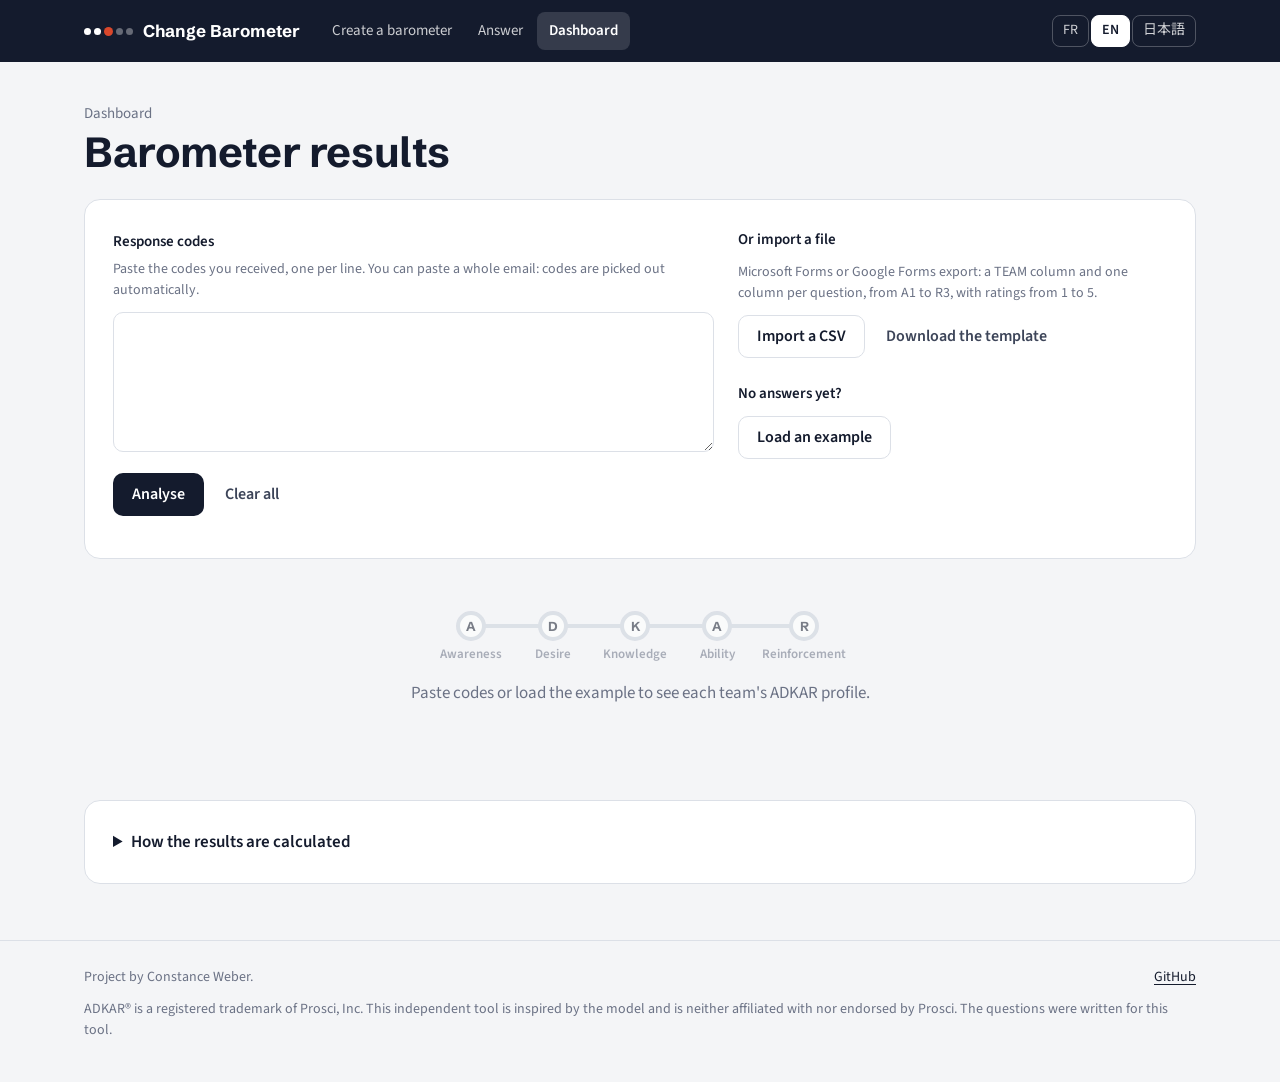
==== dashboard.html @ 92a6c8a5 "Change Barometer: ADKAR survey and team dashboard (EN, FR, JA) Co-Authored-By: Claude Opus 5.5 <nore" ====
<!DOCTYPE html>
<html lang="fr">
<head>
<meta charset="utf-8">
<meta name="viewport" content="width=device-width, initial-scale=1">
<title>Change Barometer</title>
<link rel="icon" href="data:image/svg+xml,%3Csvg xmlns=%27http://www.w3.org/2000/svg%27 viewBox=%270 0 32 32%27%3E%3Crect width=%2732%27 height=%2732%27 rx=%277%27 fill=%27%23141B2D%27/%3E%3Ccircle cx=%2716%27 cy=%2716%27 r=%277%27 fill=%27%23D9472B%27/%3E%3C/svg%3E">
<link rel="preconnect" href="https://fonts.googleapis.com">
<link rel="preconnect" href="https://fonts.gstatic.com" crossorigin>
<link href="https://fonts.googleapis.com/css2?family=Noto+Sans+JP:wght@400;600;700&family=Schibsted+Grotesk:wght@600;700;800&family=Source+Sans+3:wght@400;600;700&display=swap" rel="stylesheet">
<link rel="stylesheet" href="assets/style.css">
<style>
  .d-head { padding: 40px 0 24px; display: flex; justify-content: space-between; align-items: flex-end; gap: 20px; flex-wrap: wrap; }
  .d-head h1 { font-size: clamp(28px, 4vw, 42px); margin: 4px 0 0; line-height: 1.1; }
  .input-grid { display: grid; grid-template-columns: minmax(0, 1.4fr) minmax(0, 1fr); gap: 24px; }
  .or { display: grid; gap: 10px; align-content: start; }
  .file-btn input { position: absolute; opacity: 0; width: 1px; height: 1px; }
  .report { display: flex; flex-wrap: wrap; gap: 8px; margin-top: 14px; }
  .summary { margin: 28px 0 14px; font-size: 19px; color: var(--ink-2); max-width: 70ch; }
  .summary strong { color: var(--ink); }
  .legend { display: flex; gap: 8px; flex-wrap: wrap; margin-bottom: 12px; }
  .heat-wrap { overflow-x: auto; background: var(--surface); border: 1px solid var(--line); border-radius: var(--r-lg); }
  table.heat { border-collapse: separate; border-spacing: 0; width: 100%; min-width: 720px; font-size: 15px; }
  .heat th, .heat td { padding: 12px 10px; text-align: center; border-bottom: 1px solid var(--line); }
  .heat thead th { font-size: 13px; font-weight: 600; color: var(--muted); vertical-align: bottom; line-height: 1.2; }
  .heat th[scope="row"] { text-align: left; font-weight: 600; white-space: nowrap; padding-left: 18px; }
  .heat th[scope="row"] .n { display: block; font-weight: 400; font-size: 13px; color: var(--muted); }
  .heat tr:last-child > * { border-bottom: 0; }
  .heat tr.all > * { background: #FAFBFC; }
  .cell { display: inline-grid; place-items: center; width: 54px; height: 38px; border-radius: 8px; font-weight: 700; font-variant-numeric: tabular-nums; }
  .cell.ok { background: var(--ok); color: #fff; }
  .cell.watch { background: var(--watch-soft); color: #7A4F08; box-shadow: inset 0 0 0 2px var(--watch); }
  .cell.barrier { background: var(--barrier); color: #fff; }
  .cell.first { outline: 3px solid var(--ink); outline-offset: 2px; }
  .cell.none { background: var(--none); color: var(--muted); font-weight: 400; }
  .teams { display: grid; grid-template-columns: repeat(2, minmax(0, 1fr)); gap: 20px; margin-top: 28px; }
  .team { background: var(--surface); border: 1px solid var(--line); border-radius: var(--r-lg); padding: 24px; break-inside: avoid; }
  .team-head { display: flex; justify-content: space-between; align-items: flex-start; gap: 12px; margin-bottom: 20px; }
  .team-head h3 { margin: 0; font-size: 22px; }
  .team-head .note { display: block; }
  .idx { text-align: right; }
  .idx b { font-family: var(--display); font-size: 30px; line-height: 1; display: block; }
  .facts { display: flex; flex-wrap: wrap; gap: 8px 18px; margin: 20px 0 14px; font-size: 15px; }
  .facts span { color: var(--muted); }
  .facts strong { font-weight: 600; }
  .verdict { font-size: 16px; margin: 0 0 12px; }
  .todo { margin: 0; padding-left: 20px; display: grid; gap: 6px; font-size: 15px; color: var(--ink-2); }
  .waiting { list-style: none; padding: 0; margin: 10px 0 0; display: flex; flex-wrap: wrap; gap: 8px; }
  .waiting li { background: var(--surface); border: 1px dashed var(--rail); border-radius: 999px; padding: 6px 14px; font-size: 14px; }
  .empty-state { text-align: center; padding: 48px 20px; color: var(--muted); }
  .empty-state .line { max-width: 420px; margin: 0 auto 18px; opacity: .55; }
  .method { margin-top: 28px; }
  .method summary { cursor: pointer; font-weight: 600; }
  .method p, .method li { color: var(--ink-2); font-size: 15px; }
  @media (max-width: 860px) {
    .input-grid, .teams { grid-template-columns: minmax(0, 1fr); }
  }
  @media print {
    .teams { grid-template-columns: 1fr 1fr; gap: 10px; }
    .team { border: 1px solid var(--line); padding: 12px; }
    .heat-wrap { border: 0; overflow: visible; }
    table.heat { min-width: 0; }
    .cell { -webkit-print-color-adjust: exact; print-color-adjust: exact; }
    .station .dot, .pill { -webkit-print-color-adjust: exact; print-color-adjust: exact; }
    .method { display: none; }
  }
</style>
</head>
<body data-page="dash">
<header id="nav" class="nav"></header>

<main class="wrap">
  <div class="d-head">
    <div><p class="sub" id="kicker"></p><h1 id="title"></h1></div>
    <div class="actions-row no-print" id="exports" hidden>
      <button class="btn btn-secondary btn-sm" type="button" id="csvOut"></button>
      <button class="btn btn-primary btn-sm" type="button" id="printOut"></button>
    </div>
  </div>
  <p class="print-only note" id="printDate"></p>

  <section class="panel no-print" id="inputPanel">
    <div class="input-grid">
      <div>
        <label class="label" for="codes" id="codesLabel"></label>
        <p class="note" id="codesHint" style="margin:4px 0 10px"></p>
        <textarea class="textarea" id="codes" spellcheck="false" autocomplete="off"></textarea>
        <div class="actions-row" style="margin-top:12px">
          <button class="btn btn-primary" type="button" id="analyse"></button>
          <button class="btn btn-quiet" type="button" id="clear"></button>
        </div>
      </div>
      <div class="or">
        <span class="label" id="csvLabel"></span>
        <p class="note" id="csvHint" style="margin:0"></p>
        <div class="actions-row">
          <label class="btn btn-secondary file-btn"><input type="file" id="csvFile" accept=".csv,text/csv"><span id="csvBtn"></span></label>
          <button class="btn btn-quiet" type="button" id="tpl"></button>
        </div>
        <span class="label" style="margin-top:14px" id="demoLabel"></span>
        <div><button class="btn btn-secondary" type="button" id="demo"></button></div>
      </div>
    </div>
    <div class="report" id="report" aria-live="polite"></div>
  </section>

  <section id="results" aria-live="polite"></section>

  <details class="method panel no-print">
    <summary id="mTitle"></summary>
    <div id="mBody"></div>
  </details>
</main>

<footer id="footer" class="site"></footer>

<script src="assets/core.js"></script>
<script src="assets/page.js"></script>
<script>
(function () {
  const T = {
    fr: {
      kicker: "Tableau de bord", demoTeams: ["Finance", "Achats", "Supply chain", "Service client", "IT"], noSurvey: "Résultats du baromètre", demoName: "Exemple : déploiement d'un nouvel ERP",
      codes: "Codes de réponse", codesHint: "Collez les codes reçus, un par ligne. Vous pouvez coller un mail entier : les codes sont repérés automatiquement.",
      analyse: "Analyser", clear: "Tout effacer", cleared: "Données effacées",
      csv: "Ou importez un fichier", csvHint: "Export Microsoft Forms ou Google Forms : une colonne TEAM (ou EQUIPE) et une colonne par question, de A1 à R3, avec des notes de 1 à 5.",
      csvBtn: "Importer un CSV", tpl: "Télécharger le modèle", demoL: "Pas encore de réponses ?", demo: "Charger un exemple",
      ok: (k) => `${k} réponse${k > 1 ? "s" : ""} valide${k > 1 ? "s" : ""}`, bad: (k) => `${k} code${k > 1 ? "s" : ""} illisible${k > 1 ? "s" : ""}`,
      dup: (k) => `${k} doublon${k > 1 ? "s" : ""} ignoré${k > 1 ? "s" : ""}`, other: (k) => `${k} code${k > 1 ? "s" : ""} d'un autre baromètre`,
      csvBad: "Le fichier n'a pas les bonnes colonnes. Téléchargez le modèle pour voir le format attendu.",
      csvRows: (k) => `${k} ligne${k > 1 ? "s" : ""} importée${k > 1 ? "s" : ""}`, csvErr: (k) => `${k} ligne${k > 1 ? "s" : ""} incomplète${k > 1 ? "s" : ""}`,
      mixed: "Les codes viennent de plusieurs baromètres. Ouvrez le tableau de bord depuis le lien de votre baromètre pour les trier.",
      empty: "Collez des codes ou chargez l'exemple pour voir le profil ADKAR de chaque équipe.",
      summary: (n, teams, blocked, idx) => `<strong>${n}</strong> réponses de <strong>${teams}</strong> équipe${teams > 1 ? "s" : ""}. Indice d'adoption global : <strong>${idx}/100</strong>. ${blocked ? `<strong>${blocked}</strong> équipe${blocked > 1 ? "s ont" : " a"} un point de blocage.` : "Aucune équipe n'a de point de blocage."}`,
      all: "Toutes les équipes", team: "Équipe", resist: "Résistance", index: "Indice", resp: (k) => `${k} réponse${k > 1 ? "s" : ""}`,
      adoption: "indice d'adoption", stopLabel: "Blocage", watchLabel: "Point d'attention",
      verdictB: (s) => `L'équipe décroche à l'étape ${s}. Tant que ce point n'est pas réglé, les étapes suivantes progresseront peu.`,
      verdictW: (s) => `Pas de blocage net, mais l'étape ${s} est fragile.`,
      verdictOk: "Toutes les étapes sont acquises. Il reste à ancrer le changement dans la durée.",
      actions: "Actions recommandées", resistance: "Résistance", barrierAt: "Étape à traiter", noneB: "Aucune",
      waiting: (k) => `En attente de réponses (moins de ${k}, masquées pour préserver l'anonymat)`,
      csvOut: "Exporter en CSV", printOut: "Exporter en PDF", printDate: (d) => `Rapport généré le ${d}`,
      mTitle: "Comment les résultats sont calculés",
      mBody: [
        "Chaque étape du modèle (Conscience, Désir, Connaissance, Capacité, Renforcement) est mesurée par 3 affirmations notées de 1 à 5. Le score d'une étape est la moyenne de ses réponses.",
        "En dessous de 3, l'étape est bloquante. Entre 3 et 4, elle est à surveiller. À partir de 4, elle est acquise.",
        "Les étapes se suivent : le point de blocage est la première étape bloquante. S'il n'y en a pas, c'est la première étape à surveiller.",
        "La résistance combine le désir (deux tiers) et la conscience (un tiers) : élevée en dessous de 3, modérée en dessous de 3,8.",
        "L'indice d'adoption ramène la moyenne des 5 étapes sur 100. Une équipe n'est affichée qu'à partir de 3 réponses.",
      ],
    },
    en: {
      kicker: "Dashboard", demoTeams: ["Finance", "Procurement", "Supply chain", "Customer service", "IT"], noSurvey: "Barometer results", demoName: "Example: new ERP rollout",
      codes: "Response codes", codesHint: "Paste the codes you received, one per line. You can paste a whole email: codes are picked out automatically.",
      analyse: "Analyse", clear: "Clear all", cleared: "Data cleared",
      csv: "Or import a file", csvHint: "Microsoft Forms or Google Forms export: a TEAM column and one column per question, from A1 to R3, with ratings from 1 to 5.",
      csvBtn: "Import a CSV", tpl: "Download the template", demoL: "No answers yet?", demo: "Load an example",
      ok: (k) => `${k} valid answer${k > 1 ? "s" : ""}`, bad: (k) => `${k} unreadable code${k > 1 ? "s" : ""}`,
      dup: (k) => `${k} duplicate${k > 1 ? "s" : ""} ignored`, other: (k) => `${k} code${k > 1 ? "s" : ""} from another barometer`,
      csvBad: "The file does not have the right columns. Download the template to see the expected format.",
      csvRows: (k) => `${k} row${k > 1 ? "s" : ""} imported`, csvErr: (k) => `${k} incomplete row${k > 1 ? "s" : ""}`,
      mixed: "The codes come from several barometers. Open the dashboard from your barometer's link to sort them.",
      empty: "Paste codes or load the example to see each team's ADKAR profile.",
      summary: (n, teams, blocked, idx) => `<strong>${n}</strong> answers from <strong>${teams}</strong> team${teams > 1 ? "s" : ""}. Overall adoption index: <strong>${idx}/100</strong>. ${blocked ? `<strong>${blocked}</strong> team${blocked > 1 ? "s have" : " has"} a barrier point.` : "No team has a barrier point."}`,
      all: "All teams", team: "Team", resist: "Resistance", index: "Index", resp: (k) => `${k} answer${k > 1 ? "s" : ""}`,
      adoption: "adoption index", stopLabel: "Barrier", watchLabel: "Watch point",
      verdictB: (s) => `The team gets stuck at the ${s} stage. Until this is resolved, the next stages will make little progress.`,
      verdictW: (s) => `No clear barrier, but the ${s} stage is fragile.`,
      verdictOk: "Every stage is acquired. What remains is to make the change last.",
      actions: "Recommended actions", resistance: "Resistance", barrierAt: "Stage to address", noneB: "None",
      waiting: (k) => `Waiting for answers (fewer than ${k}, hidden to protect anonymity)`,
      csvOut: "Export as CSV", printOut: "Export as PDF", printDate: (d) => `Report generated on ${d}`,
      mTitle: "How the results are calculated",
      mBody: [
        "Each stage of the model (Awareness, Desire, Knowledge, Ability, Reinforcement) is measured by 3 statements rated from 1 to 5. A stage's score is the average of its answers.",
        "Below 3, the stage is a barrier. Between 3 and 4, it needs watching. From 4, it is acquired.",
        "The stages are sequential: the barrier point is the first barrier stage. If there is none, it is the first stage to watch.",
        "Resistance combines desire (two thirds) and awareness (one third): high below 3, moderate below 3.8.",
        "The adoption index puts the average of the 5 stages on a 100 scale. A team only appears from 3 answers.",
      ],
    },
    ja: {
      kicker: "ダッシュボード", demoTeams: ["経理", "購買", "サプライチェーン", "カスタマーサービス", "IT"], noSurvey: "バロメーターの結果", demoName: "サンプル：新ERPの導入",
      codes: "回答コード", codesHint: "受け取ったコードを1行に1つずつ貼り付けてください。メール本文をそのまま貼り付けても、コードだけを自動で読み取ります。",
      analyse: "分析する", clear: "すべて消去", cleared: "データを消去しました",
      csv: "またはファイルを取り込む", csvHint: "Microsoft FormsまたはGoogle Formsのエクスポート：TEAM列と、A1からR3までの設問ごとの列（1〜5の評価）。",
      csvBtn: "CSVを取り込む", tpl: "テンプレートをダウンロード", demoL: "まだ回答がない場合", demo: "サンプルを読み込む",
      ok: (k) => `有効な回答 ${k}件`, bad: (k) => `読み取れないコード ${k}件`,
      dup: (k) => `重複 ${k}件（除外）`, other: (k) => `別のバロメーターのコード ${k}件`,
      csvBad: "ファイルの列が正しくありません。テンプレートで形式を確認してください。",
      csvRows: (k) => `${k}行を取り込みました`, csvErr: (k) => `不完全な行 ${k}件`,
      mixed: "複数のバロメーターのコードが含まれています。該当するバロメーターのリンクからダッシュボードを開いてください。",
      empty: "コードを貼り付けるかサンプルを読み込むと、チームごとのADKARプロファイルが表示されます。",
      summary: (n, teams, blocked, idx) => `<strong>${teams}</strong>チームから<strong>${n}</strong>件の回答。全体の定着度指数：<strong>${idx}/100</strong>。${blocked ? `障壁のあるチーム：<strong>${blocked}</strong>。` : "障壁のあるチームはありません。"}`,
      all: "全チーム", team: "チーム", resist: "抵抗", index: "指数", resp: (k) => `回答${k}件`,
      adoption: "定着度指数", stopLabel: "障壁", watchLabel: "要注意",
      verdictB: (s) => `このチームは「${s}」の段階でつまずいています。ここが解消されるまで、次の段階はあまり進みません。`,
      verdictW: (s) => `明確な障壁はありませんが、「${s}」の段階が不安定です。`,
      verdictOk: "すべての段階が定着しています。あとは変化を長く根付かせることです。",
      actions: "推奨される施策", resistance: "抵抗", barrierAt: "取り組むべき段階", noneB: "なし",
      waiting: (k) => `回答待ち（${k}件未満のため、匿名性保護の観点から非表示）`,
      csvOut: "CSVで出力", printOut: "PDFで出力", printDate: (d) => `レポート作成日：${d}`,
      mTitle: "結果の算出方法",
      mBody: [
        "モデルの各段階（認知、意欲、知識、能力、定着）を、1〜5で評価する3つの設問で測定します。各段階のスコアは回答の平均です。",
        "3未満は障壁、3以上4未満は要注意、4以上は定着済みです。",
        "段階は順番に進みます。障壁ポイントは最初の「障壁」の段階で、なければ最初の「要注意」の段階です。",
        "抵抗は意欲（3分の2）と認知（3分の1）を組み合わせたもので、3未満で高い、3.8未満で中程度です。",
        "定着度指数は5段階の平均を100点満点に換算したものです。チームは回答が3件以上で表示されます。",
      ],
    },
  };

  const $ = (id) => document.getElementById(id);
  const ctx = Page.surveyFromHash();
  const survey = ctx && ctx.survey;
  const isDemo = /demo/.test(location.hash);
  const storeKey = survey ? "cb-codes-" + survey.id : null;
  let data = null;       // { responses: [{team, answers}], report: {...} }
  let csvRows = [];      // rows imported from a CSV file
  let csvReport = null;

  // ---------- Demo data (deterministic) ----------
  function demoResponses() {
    let seed = 7;
    const rnd = () => { seed = (seed * 16807) % 2147483647; return seed / 2147483647; };
    const profiles = [
      [0, 9, { A: 3.9, D: 2.5, K: 3.0, B: 2.8, R: 2.6 }],
      [1, 7, { A: 2.6, D: 2.9, K: 2.5, B: 2.7, R: 2.4 }],
      [2, 11, { A: 4.4, D: 4.2, K: 3.3, B: 3.1, R: 3.4 }],
      [3, 8, { A: 4.6, D: 4.4, K: 4.3, B: 4.1, R: 4.0 }],
      [4, 2, { A: 4, D: 4, K: 4, B: 4, R: 4 }],
    ];
    const out = [];
    profiles.forEach(([name, n, p]) => {
      for (let i = 0; i < n; i++) {
        const answers = {};
        CB.QUESTIONS.forEach((q) => {
          const v = Math.round(p[q.stage] + (rnd() - 0.5) * 2.2);
          answers[q.id] = Math.min(5, Math.max(1, v));
        });
        out.push({ team: "@demo:" + name, answers });
      }
    });
    return out;
  }

  // ---------- Reading codes ----------
  function readCodes(text) {
    const found = String(text).toUpperCase().match(/CB1-[0-9A-Z]{4}-[0-9A-Z]{1,2}-[0-9A-Z]{16}/g) || [];
    const loose = String(text).split(/\s+/).filter((w) => /^CB1-/i.test(w)).length;
    const seen = new Set(), responses = [], ids = new Set();
    let bad = Math.max(0, loose - found.length), dup = 0, other = 0;
    for (const c of found) {
      if (seen.has(c)) { dup++; continue; }
      seen.add(c);
      const r = CB.decodeResponse(c);
      if (!r) { bad++; continue; }
      if (survey && r.surveyId !== survey.id) { other++; continue; }
      ids.add(r.surveyId);
      const name = survey && survey.teams[r.team] !== undefined ? survey.teams[r.team] : null;
      responses.push({ team: name || `#${r.team + 1}`, teamIdx: r.team, answers: r.answers });
    }
    return { responses, bad, dup, other, mixed: !survey && ids.size > 1 };
  }

  function build() {
    const text = $("codes").value;
    const r = readCodes(text);
    const responses = r.responses.concat(csvRows.map((x) => ({ team: x.teamName, answers: x.answers })));
    data = responses.length || text.trim() || csvReport ? { responses, report: r } : null;
    if (storeKey) { try { localStorage.setItem(storeKey, text); } catch (e) { /* ignore */ } }
  }

  // ---------- Rendering ----------
  function lineHtml(a, lang, t) {
    return `<div class="line">${CB.STAGES.map((s) => {
      const st = a.status[s], stop = a.barrier && a.barrier.stage === s;
      return `<div class="station${stop ? " stop" : ""}${stop && a.barrier.kind === "watch" ? " watchpt" : ""}" data-s="${st}">
        <span class="dot">${s === "B" ? "A" : s}</span>
        <span class="name">${CB.esc(CB.STAGE_NAMES[lang][s])}</span>
        <span class="score">${a.scores[s] === null ? "" : a.scores[s].toFixed(1)}</span>
        ${stop ? `<span class="stop-label">${CB.esc(a.barrier.kind === "watch" ? t.watchLabel : t.stopLabel)}</span>` : ""}
      </div>`;
    }).join("")}</div>`;
  }

  const label = (name) => name.startsWith("@demo:") ? T[Page.lang].demoTeams[Number(name.slice(6))] : name;

  function groups() {
    const map = new Map();
    if (survey) survey.teams.forEach((name) => map.set(name, []));
    data.responses.forEach((r) => { if (!map.has(r.team)) map.set(r.team, []); map.get(r.team).push(r); });
    return [...map.entries()].map(([name, rs]) => ({ name: label(name), rs, a: CB.analyse(rs) }));
  }

  function renderReport(t) {
    const out = [];
    if (data) {
      const r = data.report;
      out.push(`<span class="pill pill-ok">${CB.esc(t.ok(data.responses.length))}</span>`);
      if (r.bad) out.push(`<span class="pill pill-barrier">${CB.esc(t.bad(r.bad))}</span>`);
      if (r.dup) out.push(`<span class="pill pill-watch">${CB.esc(t.dup(r.dup))}</span>`);
      if (r.other) out.push(`<span class="pill pill-barrier">${CB.esc(t.other(r.other))}</span>`);
      if (r.mixed) out.push(`<div class="notice" style="width:100%">${CB.esc(t.mixed)}</div>`);
    }
    if (csvReport) {
      if (csvReport.badHeader) out.push(`<div class="error" style="width:100%">${CB.esc(t.csvBad)}</div>`);
      else {
        out.push(`<span class="pill pill-ok">${CB.esc(t.csvRows(csvReport.rows))}</span>`);
        if (csvReport.errors) out.push(`<span class="pill pill-watch">${CB.esc(t.csvErr(csvReport.errors))}</span>`);
      }
    }
    $("report").innerHTML = out.join("");
  }

  function render(lang) {
    const t = T[lang];
    const set = (id, v) => { $(id).textContent = v; };
    set("kicker", t.kicker + (survey ? ` | code ${survey.id}` : ""));
    set("title", survey ? survey.name : isDemo ? t.demoName : t.noSurvey);
    set("codesLabel", t.codes); set("codesHint", t.codesHint); set("analyse", t.analyse); set("clear", t.clear);
    set("csvLabel", t.csv); set("csvHint", t.csvHint); set("csvBtn", t.csvBtn); set("tpl", t.tpl);
    set("demoLabel", t.demoL); set("demo", t.demo); set("csvOut", t.csvOut); set("printOut", t.printOut);
    set("mTitle", t.mTitle);
    $("mBody").innerHTML = t.mBody.map((p) => `<p>${CB.esc(p)}</p>`).join("");
    $("printDate").textContent = t.printDate(new Date().toLocaleDateString(lang === "ja" ? "ja-JP" : lang === "fr" ? "fr-FR" : "en-GB"));
    renderReport(t);

    const res = $("results");
    if (!data || !data.responses.length) {
      $("exports").hidden = true;
      res.innerHTML = `<div class="empty-state"><div class="line">${CB.STAGES.map((s) => `<div class="station"><span class="dot">${s === "B" ? "A" : s}</span><span class="name">${CB.esc(CB.STAGE_NAMES[lang][s])}</span></div>`).join("")}</div><p>${CB.esc(t.empty)}</p></div>`;
      return;
    }
    $("exports").hidden = false;
    const gs = groups();
    const shown = gs.filter((g) => g.a.enough);
    const waiting = gs.filter((g) => !g.a.enough);
    const shownResponses = shown.flatMap((g) => g.rs);
    const all = CB.analyse(shownResponses);
    const lv = CB.UI[lang].levels, rz = CB.UI[lang].resist;

    const row = (label, sub, a, cls) => `<tr class="${cls || ""}"><th scope="row">${CB.esc(label)}<span class="n">${CB.esc(sub)}</span></th>
      ${CB.STAGES.map((s) => { const st = a.status[s]; const first = a.barrier && a.barrier.stage === s;
        return `<td><span class="cell ${st}${first ? " first" : ""}" title="${CB.esc(lv[st])}">${a.scores[s] === null ? "" : a.scores[s].toFixed(1)}</span></td>`; }).join("")}
      <td>${a.resistance ? `<span class="pill pill-${a.resistance === "high" ? "barrier" : a.resistance === "moderate" ? "watch" : "ok"}">${CB.esc(rz[a.resistance])}</span>` : ""}</td>
      <td><strong>${a.index === null ? "" : a.index}</strong></td></tr>`;

    const blocked = shown.filter((g) => g.a.barrier && g.a.barrier.kind === "barrier").length;
    let html = "";
    if (shown.length) {
      html += `<p class="summary">${t.summary(shownResponses.length, shown.length, blocked, all.index)}</p>
      <div class="legend">${["ok", "watch", "barrier"].map((k) => `<span class="pill pill-${k}">${CB.esc(lv[k])}</span>`).join("")}</div>
      <div class="heat-wrap"><table class="heat"><thead><tr><th></th>
        ${CB.STAGES.map((s) => `<th scope="col">${CB.esc(CB.STAGE_NAMES[lang][s])}</th>`).join("")}
        <th scope="col">${CB.esc(t.resist)}</th><th scope="col">${CB.esc(t.index)}</th></tr></thead><tbody>
        ${shown.length > 1 ? row(t.all, t.resp(all.n), all, "all") : ""}
        ${shown.map((g) => row(g.name, t.resp(g.a.n), g.a)).join("")}
      </tbody></table></div>`;

      // Teams sorted: barrier first, then watch, then fine; within, lowest index first
      const rank = (g) => (g.a.barrier ? (g.a.barrier.kind === "barrier" ? 0 : 1) : 2) * 1000 + g.a.index;
      html += `<div class="teams">${shown.slice().sort((x, y) => rank(x) - rank(y)).map((g) => {
        const a = g.a, bp = a.barrier, stName = bp ? CB.STAGE_NAMES[lang][bp.stage] : null;
        const verdict = !bp ? t.verdictOk : bp.kind === "barrier" ? t.verdictB(stName) : t.verdictW(stName);
        const acts = CB.ACTIONS[bp ? bp.stage : "R"][lang];
        return `<article class="team">
          <div class="team-head"><div><h3>${CB.esc(g.name)}</h3><span class="note">${CB.esc(t.resp(a.n))}</span></div>
            <div class="idx"><b>${a.index}</b><span class="note">${CB.esc(t.adoption)}</span></div></div>
          ${lineHtml(a, lang, t)}
          <div class="facts">
            <div><span>${CB.esc(t.barrierAt)}${CB.esc(CB.UI[lang].sep)}</span><strong>${CB.esc(stName || t.noneB)}</strong></div>
            <div><span>${CB.esc(t.resistance)}${CB.esc(CB.UI[lang].sep)}</span><strong>${CB.esc(rz[a.resistance])}</strong></div>
          </div>
          <p class="verdict">${CB.esc(verdict)}</p>
          <h4 class="label" style="margin:0 0 8px">${CB.esc(t.actions)}</h4>
          <ul class="todo">${acts.map((x) => `<li>${CB.esc(x)}</li>`).join("")}</ul>
        </article>`;
      }).join("")}</div>`;
    }
    if (waiting.length) {
      html += `<h3 style="margin:32px 0 0;font-size:17px">${CB.esc(t.waiting(CB.MIN_RESPONSES))}</h3>
        <ul class="waiting">${waiting.map((g) => `<li>${CB.esc(g.name)} (${g.a.n}/${CB.MIN_RESPONSES})</li>`).join("")}</ul>`;
    }
    res.innerHTML = html;
  }

  // ---------- Exports ----------
  function exportCsv() {
    const lang = Page.lang, t = T[lang];
    const head = ["team", "responses", ...CB.STAGES.map((s) => CB.STAGE_NAMES.en[s].toLowerCase()), "barrier_stage", "barrier_kind", "resistance", "adoption_index"];
    const lines = [head.join(";")];
    groups().filter((g) => g.a.enough).forEach((g) => {
      const a = g.a;
      lines.push([`"${g.name.replace(/"/g, '""')}"`, a.n, ...CB.STAGES.map((s) => String(a.scores[s]).replace(".", lang === "fr" ? "," : ".")),
        a.barrier ? CB.STAGE_NAMES.en[a.barrier.stage] : "", a.barrier ? a.barrier.kind : "", a.resistance || "", a.index].join(";"));
    });
    const name = (survey ? survey.name : isDemo ? "example" : "barometer").replace(/[^\wÀ-ɏ぀-ヿ一-鿿-]+/g, "_");
    Page.download(`${name}_adkar.csv`, lines.join("\r\n"));
  }

  // ---------- Events ----------
  $("analyse").addEventListener("click", () => { build(); render(Page.lang); if (data && data.responses.length) $("results").scrollIntoView({ block: "start" }); });
  $("clear").addEventListener("click", () => {
    $("codes").value = ""; csvRows = []; csvReport = null; $("csvFile").value = ""; build(); data = null; render(Page.lang); Page.toast(T[Page.lang].cleared);
  });
  $("csvFile").addEventListener("change", async (e) => {
    const f = e.target.files[0];
    if (!f) return;
    const parsed = CB.parseCsv(await f.text());
    csvRows = parsed.rows;
    csvReport = { rows: parsed.rows.length, errors: parsed.errors, badHeader: !!parsed.badHeader };
    build(); render(Page.lang);
  });
  $("tpl").addEventListener("click", () => Page.download("change-barometer-template.csv", CB.csvTemplate()));
  $("demo").addEventListener("click", () => { if (!/demo/.test(location.hash)) { location.hash = "demo"; location.reload(); } });
  $("csvOut").addEventListener("click", exportCsv);
  $("printOut").addEventListener("click", () => window.print());
  window.addEventListener("hashchange", () => location.reload());

  // ---------- Start ----------
  if (isDemo && !survey) {
    data = { responses: demoResponses(), report: { bad: 0, dup: 0, other: 0 } };
  } else if (storeKey) {
    try { const saved = localStorage.getItem(storeKey); if (saved) { $("codes").value = saved; build(); } } catch (e) { /* ignore */ }
  }
  Page.start(render);
})();
</script>
</body>
</html>
---- assets/style.css ----
/* Change Barometer: shared styles */
:root {
  --ink: #141B2D;
  --ink-2: #3D4559;
  --muted: #6B7285;
  --paper: #F4F5F7;
  --surface: #FFFFFF;
  --line: #DCE0E7;
  --rail: #C9CFDA;
  --ok: #1B8A7A;
  --ok-soft: #DDF1EC;
  --watch: #E2A23B;
  --watch-soft: #FCF0D9;
  --barrier: #D9472B;
  --barrier-soft: #FBE3DD;
  --none: #E7EAF0;
  --r-lg: 16px;
  --r-md: 10px;
  --display: "Schibsted Grotesk", "Source Sans 3", "Noto Sans JP", system-ui, sans-serif;
  --body: "Source Sans 3", "Noto Sans JP", system-ui, -apple-system, "Segoe UI", sans-serif;
}
* { box-sizing: border-box; }
html { scroll-behavior: smooth; }
@media (prefers-reduced-motion: reduce) {
  html { scroll-behavior: auto; }
  *, *::before, *::after { transition: none !important; animation: none !important; }
}
body { margin: 0; font-family: var(--body); font-size: 17px; line-height: 1.55; color: var(--ink); background: var(--paper); -webkit-font-smoothing: antialiased; }
:lang(ja) { --display: "Noto Sans JP", system-ui, sans-serif; --body: "Noto Sans JP", system-ui, sans-serif; }
:lang(ja) body { font-size: 16px; line-height: 1.75; }
a { color: var(--ink); text-underline-offset: 3px; }
button, input, select, textarea { font: inherit; color: inherit; }
:focus-visible { outline: 3px solid var(--watch); outline-offset: 2px; border-radius: 6px; }
[hidden] { display: none !important; }
.wrap { max-width: 1160px; margin: 0 auto; padding: 0 24px; }
.visually-hidden { position: absolute !important; width: 1px; height: 1px; overflow: hidden; clip: rect(0 0 0 0); white-space: nowrap; }

/* Navigation */
.nav { background: var(--ink); color: #fff; position: sticky; top: 0; z-index: 20; }
.nav .wrap { display: flex; align-items: center; gap: 20px; min-height: 62px; }
.brand { display: flex; align-items: center; gap: 10px; color: #fff; text-decoration: none; font-family: var(--display); font-weight: 700; font-size: 17px; }
.brand-mark { display: flex; align-items: center; gap: 3px; }
.brand-mark i { width: 7px; height: 7px; border-radius: 50%; background: #fff; }
.brand-mark i:nth-child(3) { background: var(--barrier); width: 9px; height: 9px; }
.brand-mark i:nth-child(4), .brand-mark i:nth-child(5) { background: rgba(255, 255, 255, .35); }
.nav-links { display: flex; gap: 2px; }
.nav-links a { color: rgba(255, 255, 255, .78); text-decoration: none; padding: 7px 12px; border-radius: 8px; font-size: 15px; }
.nav-links a:hover { color: #fff; background: rgba(255, 255, 255, .08); }
.nav-links a[aria-current="page"] { color: #fff; background: rgba(255, 255, 255, .14); font-weight: 600; }
.lang { margin-left: auto; display: inline-flex; gap: 2px; }
.lang button { border: 1px solid rgba(255, 255, 255, .25); background: transparent; color: rgba(255, 255, 255, .8); border-radius: 8px; padding: 4px 10px; cursor: pointer; font-size: 14px; }
.lang button.on { background: #fff; color: var(--ink); border-color: #fff; font-weight: 600; }

/* Type */
h1, h2, h3 { font-family: var(--display); letter-spacing: -0.01em; }
.hero { padding: 56px 0 36px; }
.hero h1 { font-size: clamp(34px, 5vw, 58px); line-height: 1.05; margin: 0 0 16px; max-width: 18ch; letter-spacing: -0.025em; }
:lang(ja) .hero h1 { letter-spacing: 0; line-height: 1.25; }
.lead { font-size: 19px; color: var(--ink-2); max-width: 60ch; margin: 0 0 24px; }
.sub { color: var(--muted); font-size: 15px; margin: 0; }
.note { color: var(--muted); font-size: 14px; }

/* Buttons and fields */
.btn { display: inline-flex; align-items: center; justify-content: center; gap: 8px; border: 1px solid transparent; border-radius: var(--r-md); padding: 11px 18px; font-weight: 600; font-size: 16px; cursor: pointer; text-decoration: none; line-height: 1.2; }
.btn-primary { background: var(--ink); color: #fff; }
.btn-primary:hover { background: #26304A; }
.btn-secondary { background: var(--surface); color: var(--ink); border-color: var(--line); }
.btn-secondary:hover { border-color: var(--ink); }
.btn-quiet { background: transparent; color: var(--ink-2); padding: 8px 10px; }
.btn-sm { padding: 7px 12px; font-size: 14px; }
.actions-row { display: flex; gap: 10px; flex-wrap: wrap; }
.field { display: grid; gap: 6px; margin-bottom: 16px; }
.field label, .label { font-weight: 600; font-size: 15px; }
.input, .textarea { width: 100%; border: 1px solid var(--line); border-radius: var(--r-md); padding: 11px 13px; background: var(--surface); }
.textarea { min-height: 140px; resize: vertical; font-family: ui-monospace, SFMono-Regular, Menlo, monospace; font-size: 14px; }
.input:focus, .textarea:focus { outline: none; border-color: var(--ink); box-shadow: 0 0 0 3px rgba(20, 27, 45, .12); }

.panel { background: var(--surface); border: 1px solid var(--line); border-radius: var(--r-lg); padding: 28px; }
.panel + .panel { margin-top: 20px; }
.panel h2 { font-size: 24px; margin: 0 0 6px; }
.panel h3 { font-size: 17px; margin: 0 0 8px; }

/* Status pills */
.pill { display: inline-flex; align-items: center; gap: 6px; font-size: 13px; font-weight: 600; border-radius: 999px; padding: 3px 10px; white-space: nowrap; }
.pill::before { content: ""; width: 8px; height: 8px; border-radius: 50%; background: currentColor; }
.pill-ok { background: var(--ok-soft); color: #11665A; }
.pill-watch { background: var(--watch-soft); color: #8A5A0B; }
.pill-barrier { background: var(--barrier-soft); color: #A8321B; }
.pill-none { background: var(--none); color: var(--muted); }

/* The ADKAR line: 5 stations on a rail, the barrier point marked */
.line { position: relative; display: grid; grid-template-columns: repeat(5, 1fr); padding-top: 4px; }
.line::before { content: ""; position: absolute; left: 10%; right: 10%; top: 17px; height: 4px; background: var(--rail); border-radius: 2px; }
.station { position: relative; display: grid; justify-items: center; gap: 6px; text-align: center; padding: 0 4px; }
.dot { position: relative; z-index: 1; width: 30px; height: 30px; border-radius: 50%; background: var(--surface); border: 4px solid var(--rail); display: grid; place-items: center; font-family: var(--display); font-weight: 700; font-size: 13px; color: var(--ink); }
.station[data-s="ok"] .dot { border-color: var(--ok); background: var(--ok); color: #fff; }
.station[data-s="watch"] .dot { border-color: var(--watch); background: var(--watch-soft); }
.station[data-s="barrier"] .dot { border-color: var(--barrier); background: var(--barrier-soft); }
.station.stop .dot { width: 38px; height: 38px; margin-top: -4px; background: var(--barrier); border-color: var(--barrier); color: #fff; box-shadow: 0 0 0 5px rgba(217, 71, 43, .18); }
.station.stop.watchpt .dot { background: var(--watch); border-color: var(--watch); color: var(--ink); box-shadow: 0 0 0 5px rgba(226, 162, 59, .22); }
.station .name { font-size: 13px; font-weight: 600; line-height: 1.2; }
.station .score { font-size: 13px; color: var(--muted); }
.stop-label { font-size: 11px; font-weight: 700; letter-spacing: .02em; color: var(--barrier); }
.station.watchpt .stop-label { color: #8A5A0B; }

.toast { position: fixed; bottom: 24px; left: 50%; transform: translate(-50%, 20px); background: var(--ink); color: #fff; padding: 10px 16px; border-radius: var(--r-md); font-size: 15px; opacity: 0; pointer-events: none; transition: opacity .2s, transform .2s; z-index: 50; }
.toast.show { opacity: 1; transform: translate(-50%, 0); }
.notice { background: var(--watch-soft); color: #6B4508; border-radius: var(--r-md); padding: 12px 16px; font-size: 15px; }
.error { background: var(--barrier-soft); color: #8C2A16; border-radius: var(--r-md); padding: 12px 16px; font-size: 15px; }

footer.site { margin-top: 56px; border-top: 1px solid var(--line); padding: 26px 0 40px; color: var(--muted); font-size: 14px; }
footer.site .wrap { display: grid; gap: 10px; }
footer.site .row { display: flex; justify-content: space-between; gap: 16px; flex-wrap: wrap; }
.print-only { display: none; }

@media (max-width: 720px) {
  .nav .wrap { flex-wrap: wrap; padding-top: 10px; padding-bottom: 10px; gap: 10px; }
  .nav-links { order: 3; width: 100%; flex-wrap: wrap; }
  .panel { padding: 20px; }
  .station .name { font-size: 11px; }
  .dot { width: 26px; height: 26px; font-size: 12px; }
  .line::before { top: 15px; }
}
@media print {
  body { background: #fff; font-size: 11pt; }
  .nav, .no-print, footer.site .row, .toast { display: none !important; }
  .panel { border: 0; padding: 0; break-inside: avoid; }
  .print-only { display: block; }
}
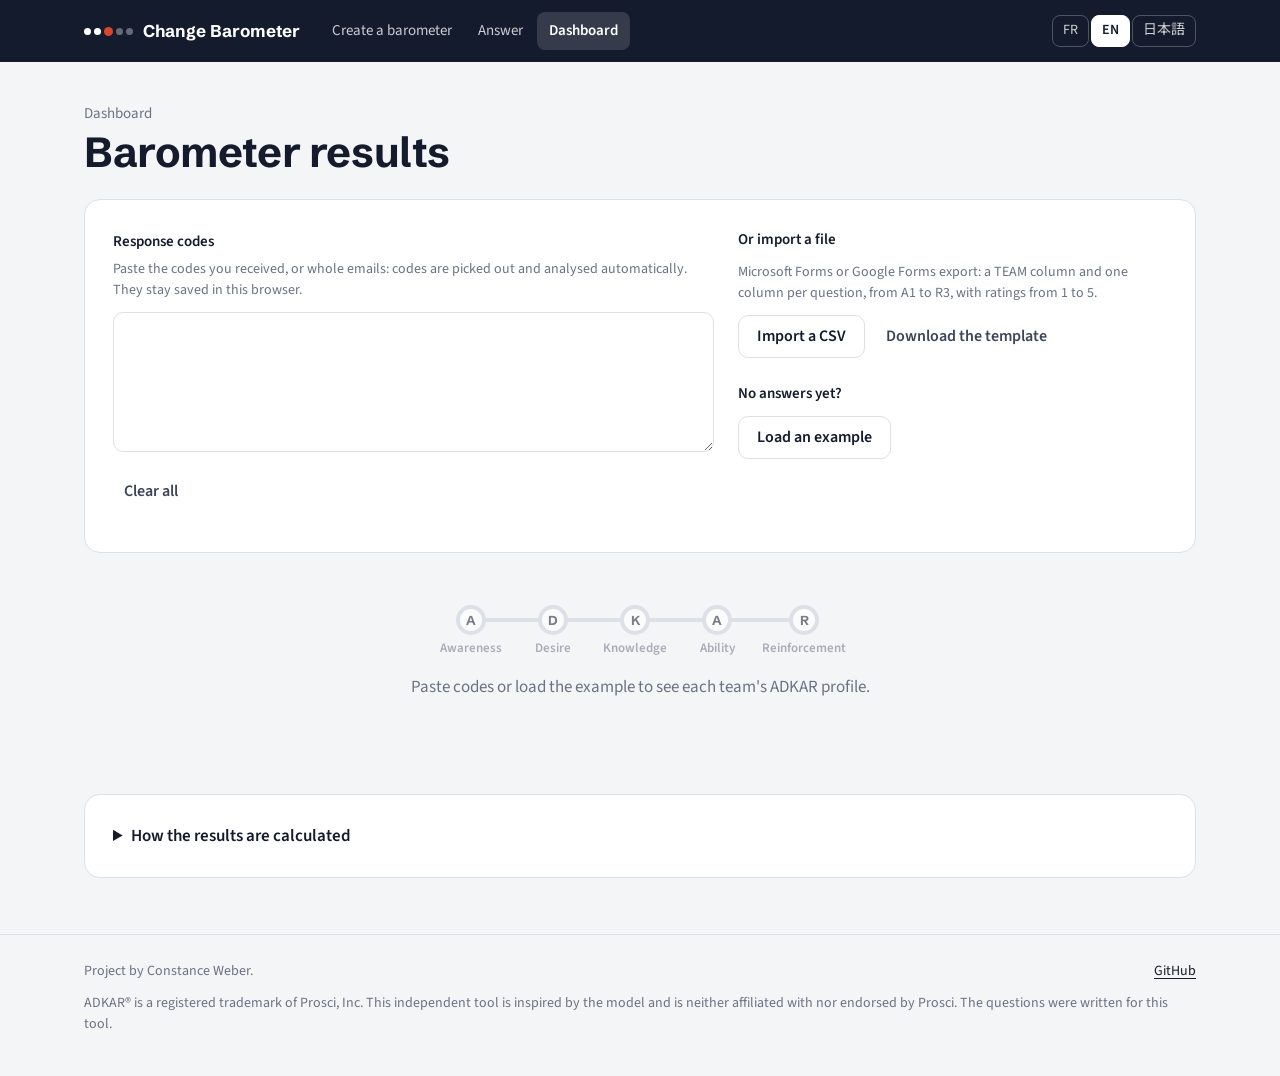
==== commit 7d4f010c: "UX: guided survey, live analysis and per question detail Survey: scrolls to the next statement after" ====
--- a/dashboard.html
+++ b/dashboard.html
@@ -50,6 +50,29 @@
   .empty-state { text-align: center; padding: 48px 20px; color: var(--muted); }
   .empty-state .line { max-width: 420px; margin: 0 auto 18px; opacity: .55; }
   .method { margin-top: 28px; }
+  .collapsed-bar { display: none; align-items: center; justify-content: space-between; gap: 12px; flex-wrap: wrap; }
+  #inputPanel.collapsed { padding: 16px 22px; }
+  #inputPanel.collapsed .input-grid, #inputPanel.collapsed .report { display: none; }
+  #inputPanel.collapsed .collapsed-bar { display: flex; }
+  .heat th[scope="row"] a { color: inherit; text-decoration: none; }
+  .heat th[scope="row"] a:hover { text-decoration: underline; }
+  .team { scroll-margin-top: 80px; }
+  .team.flash { box-shadow: 0 0 0 3px var(--ink); transition: box-shadow .3s; }
+  .detail { margin-top: 16px; border-top: 1px solid var(--line); padding-top: 12px; }
+  .detail summary { cursor: pointer; font-weight: 600; font-size: 15px; }
+  .qrows { list-style: none; padding: 0; margin: 6px 0 0; display: grid; gap: 8px; }
+  .qrow { display: grid; grid-template-columns: minmax(0, 1fr) 90px 30px; gap: 10px; align-items: center; font-size: 14px; color: var(--ink-2); }
+  .qstage { margin: 14px 0 0; font-size: 13px; font-weight: 700; color: var(--muted); }
+  .qrows + .qstage { margin-top: 12px; }
+  .qrow .st { font-family: var(--display); font-weight: 700; font-size: 12px; color: var(--muted); }
+  .qrow .bar { height: 8px; background: var(--none); border-radius: 4px; overflow: hidden; }
+  .qrow .bar i { display: block; height: 100%; border-radius: 4px; }
+  .qrow b { font-variant-numeric: tabular-nums; text-align: right; color: var(--ink); }
+  .qrow.low { color: var(--ink); font-weight: 600; }
+  .saved-list { list-style: none; padding: 0; margin: 16px auto 0; max-width: 520px; display: grid; gap: 8px; text-align: left; }
+  .saved-list a { display: flex; justify-content: space-between; gap: 12px; background: var(--surface); border: 1px solid var(--line); border-radius: var(--r-md); padding: 12px 16px; text-decoration: none; color: var(--ink); font-weight: 600; }
+  .saved-list a:hover { border-color: var(--ink); }
+  .saved-list span { color: var(--muted); font-weight: 400; font-size: 14px; }
   .method summary { cursor: pointer; font-weight: 600; }
   .method p, .method li { color: var(--ink-2); font-size: 15px; }
   @media (max-width: 860px) {
@@ -80,13 +103,13 @@
   <p class="print-only note" id="printDate"></p>
 
   <section class="panel no-print" id="inputPanel">
+    <div class="collapsed-bar"><span id="loaded"></span><button class="btn btn-secondary btn-sm" type="button" id="expand"></button></div>
     <div class="input-grid">
       <div>
         <label class="label" for="codes" id="codesLabel"></label>
         <p class="note" id="codesHint" style="margin:4px 0 10px"></p>
         <textarea class="textarea" id="codes" spellcheck="false" autocomplete="off"></textarea>
         <div class="actions-row" style="margin-top:12px">
-          <button class="btn btn-primary" type="button" id="analyse"></button>
           <button class="btn btn-quiet" type="button" id="clear"></button>
         </div>
       </div>
@@ -121,7 +144,7 @@
   const T = {
     fr: {
       kicker: "Tableau de bord", demoTeams: ["Finance", "Achats", "Supply chain", "Service client", "IT"], noSurvey: "Résultats du baromètre", demoName: "Exemple : déploiement d'un nouvel ERP",
-      codes: "Codes de réponse", codesHint: "Collez les codes reçus, un par ligne. Vous pouvez coller un mail entier : les codes sont repérés automatiquement.",
+      codes: "Codes de réponse", codesHint: "Collez les codes reçus, ou des mails entiers : les codes sont repérés et analysés automatiquement. Ils restent enregistrés dans ce navigateur.", expand: "Ajouter ou modifier des réponses", loaded: (k) => `${k} réponse${k > 1 ? "s" : ""} chargée${k > 1 ? "s" : ""}`, detail: "Détail par question", low: "point le plus faible", pick: "Ou ouvrez un de vos baromètres :", codesN: (k) => `${k} réponse${k > 1 ? "s" : ""}`,
       analyse: "Analyser", clear: "Tout effacer", cleared: "Données effacées",
       csv: "Ou importez un fichier", csvHint: "Export Microsoft Forms ou Google Forms : une colonne TEAM (ou EQUIPE) et une colonne par question, de A1 à R3, avec des notes de 1 à 5.",
       csvBtn: "Importer un CSV", tpl: "Télécharger le modèle", demoL: "Pas encore de réponses ?", demo: "Charger un exemple",
@@ -151,7 +174,7 @@
     },
     en: {
       kicker: "Dashboard", demoTeams: ["Finance", "Procurement", "Supply chain", "Customer service", "IT"], noSurvey: "Barometer results", demoName: "Example: new ERP rollout",
-      codes: "Response codes", codesHint: "Paste the codes you received, one per line. You can paste a whole email: codes are picked out automatically.",
+      codes: "Response codes", codesHint: "Paste the codes you received, or whole emails: codes are picked out and analysed automatically. They stay saved in this browser.", expand: "Add or edit answers", loaded: (k) => `${k} answer${k > 1 ? "s" : ""} loaded`, detail: "Detail by statement", low: "weakest point", pick: "Or open one of your barometers:", codesN: (k) => `${k} answer${k > 1 ? "s" : ""}`,
       analyse: "Analyse", clear: "Clear all", cleared: "Data cleared",
       csv: "Or import a file", csvHint: "Microsoft Forms or Google Forms export: a TEAM column and one column per question, from A1 to R3, with ratings from 1 to 5.",
       csvBtn: "Import a CSV", tpl: "Download the template", demoL: "No answers yet?", demo: "Load an example",
@@ -181,7 +204,7 @@
     },
     ja: {
       kicker: "ダッシュボード", demoTeams: ["経理", "購買", "サプライチェーン", "カスタマーサービス", "IT"], noSurvey: "バロメーターの結果", demoName: "サンプル：新ERPの導入",
-      codes: "回答コード", codesHint: "受け取ったコードを1行に1つずつ貼り付けてください。メール本文をそのまま貼り付けても、コードだけを自動で読み取ります。",
+      codes: "回答コード", codesHint: "受け取ったコードやメール本文を貼り付けると、コードを自動で読み取って分析します。データはこのブラウザに保存されます。", expand: "回答を追加・編集", loaded: (k) => `回答${k}件を読み込み済み`, detail: "設問ごとの詳細", low: "最も低い項目", pick: "または保存済みのバロメーターを開く：", codesN: (k) => `回答${k}件`,
       analyse: "分析する", clear: "すべて消去", cleared: "データを消去しました",
       csv: "またはファイルを取り込む", csvHint: "Microsoft FormsまたはGoogle Formsのエクスポート：TEAM列と、A1からR3までの設問ごとの列（1〜5の評価）。",
       csvBtn: "CSVを取り込む", tpl: "テンプレートをダウンロード", demoL: "まだ回答がない場合", demo: "サンプルを読み込む",
@@ -314,23 +337,46 @@
     $("report").innerHTML = out.join("");
   }
 
+  function savedHtml(t) {
+    if (survey || isDemo) return "";
+    let list = [];
+    try { list = JSON.parse(localStorage.getItem("cb-surveys-v1")) || []; } catch (e) { /* ignore */ }
+    if (!list.length) return "";
+    const count = (id) => { try { return ((localStorage.getItem("cb-codes-" + id) || "").match(/CB1-/gi) || []).length; } catch (e) { return 0; } };
+    return `<p style="margin-top:28px">${CB.esc(t.pick)}</p><ul class="saved-list">${list.map((x) => `<li><a href="dashboard.html#s=${CB.esc(x.token)}">${CB.esc(x.name)}<span>${CB.esc(t.codesN(count(x.id)))}</span></a></li>`).join("")}</ul>`;
+  }
+
+  function questionDetail(rs, lang, t) {
+    const avg = CB.QUESTIONS.map((q) => ({ q, v: rs.reduce((a, r) => a + r.answers[q.id], 0) / rs.length }));
+    const cut = avg.map((x) => Math.round(x.v * 10) / 10).sort((a, b) => a - b)[2];
+    const lowest = avg.filter((x) => Math.round(x.v * 10) / 10 <= cut && x.v < CB.THRESHOLDS.ok).map((x) => x.q.id);
+    const color = (v) => v < CB.THRESHOLDS.barrier ? "var(--barrier)" : v < CB.THRESHOLDS.ok ? "var(--watch)" : "var(--ok)";
+    const rowHtml = ({ q, v }) => `<li class="qrow${lowest.includes(q.id) ? " low" : ""}"${lowest.includes(q.id) ? ` title="${CB.esc(t.low)}"` : ""}>
+        <span>${CB.esc(q[lang])}</span>
+        <span class="bar"><i style="width:${(v - 1) / 4 * 100}%;background:${color(v)}"></i></span><b>${v.toFixed(1)}</b></li>`;
+    return `<details class="detail no-print"><summary>${CB.esc(t.detail)}</summary>${CB.STAGES.map((st) => `
+      <p class="qstage">${CB.esc(CB.STAGE_NAMES[lang][st])}</p>
+      <ul class="qrows">${avg.filter((x) => x.q.stage === st).map(rowHtml).join("")}</ul>`).join("")}</details>`;
+  }
+
   function render(lang) {
     const t = T[lang];
     const set = (id, v) => { $(id).textContent = v; };
     set("kicker", t.kicker + (survey ? ` | code ${survey.id}` : ""));
     set("title", survey ? survey.name : isDemo ? t.demoName : t.noSurvey);
-    set("codesLabel", t.codes); set("codesHint", t.codesHint); set("analyse", t.analyse); set("clear", t.clear);
+    set("codesLabel", t.codes); set("codesHint", t.codesHint); set("expand", t.expand); set("clear", t.clear);
     set("csvLabel", t.csv); set("csvHint", t.csvHint); set("csvBtn", t.csvBtn); set("tpl", t.tpl);
     set("demoLabel", t.demoL); set("demo", t.demo); set("csvOut", t.csvOut); set("printOut", t.printOut);
     set("mTitle", t.mTitle);
     $("mBody").innerHTML = t.mBody.map((p) => `<p>${CB.esc(p)}</p>`).join("");
     $("printDate").textContent = t.printDate(new Date().toLocaleDateString(lang === "ja" ? "ja-JP" : lang === "fr" ? "fr-FR" : "en-GB"));
     renderReport(t);
+    $("loaded").textContent = data ? t.loaded(data.responses.length) : "";
 
     const res = $("results");
     if (!data || !data.responses.length) {
       $("exports").hidden = true;
-      res.innerHTML = `<div class="empty-state"><div class="line">${CB.STAGES.map((s) => `<div class="station"><span class="dot">${s === "B" ? "A" : s}</span><span class="name">${CB.esc(CB.STAGE_NAMES[lang][s])}</span></div>`).join("")}</div><p>${CB.esc(t.empty)}</p></div>`;
+      res.innerHTML = `<div class="empty-state"><div class="line">${CB.STAGES.map((s) => `<div class="station"><span class="dot">${s === "B" ? "A" : s}</span><span class="name">${CB.esc(CB.STAGE_NAMES[lang][s])}</span></div>`).join("")}</div><p>${CB.esc(t.empty)}</p>${savedHtml(t)}</div>`;
       return;
     }
     $("exports").hidden = false;
@@ -341,7 +387,7 @@
     const all = CB.analyse(shownResponses);
     const lv = CB.UI[lang].levels, rz = CB.UI[lang].resist;
 
-    const row = (label, sub, a, cls) => `<tr class="${cls || ""}"><th scope="row">${CB.esc(label)}<span class="n">${CB.esc(sub)}</span></th>
+    const row = (label, sub, a, cls, anchor) => `<tr class="${cls || ""}"><th scope="row">${anchor ? `<a href="#" data-goto="${anchor}">${CB.esc(label)}</a>` : CB.esc(label)}<span class="n">${CB.esc(sub)}</span></th>
       ${CB.STAGES.map((s) => { const st = a.status[s]; const first = a.barrier && a.barrier.stage === s;
         return `<td><span class="cell ${st}${first ? " first" : ""}" title="${CB.esc(lv[st])}">${a.scores[s] === null ? "" : a.scores[s].toFixed(1)}</span></td>`; }).join("")}
       <td>${a.resistance ? `<span class="pill pill-${a.resistance === "high" ? "barrier" : a.resistance === "moderate" ? "watch" : "ok"}">${CB.esc(rz[a.resistance])}</span>` : ""}</td>
@@ -356,7 +402,7 @@
         ${CB.STAGES.map((s) => `<th scope="col">${CB.esc(CB.STAGE_NAMES[lang][s])}</th>`).join("")}
         <th scope="col">${CB.esc(t.resist)}</th><th scope="col">${CB.esc(t.index)}</th></tr></thead><tbody>
         ${shown.length > 1 ? row(t.all, t.resp(all.n), all, "all") : ""}
-        ${shown.map((g) => row(g.name, t.resp(g.a.n), g.a)).join("")}
+        ${shown.map((g) => row(g.name, t.resp(g.a.n), g.a, "", "team-" + gs.indexOf(g))).join("")}
       </tbody></table></div>`;
 
       // Teams sorted: barrier first, then watch, then fine; within, lowest index first
@@ -365,7 +411,7 @@
         const a = g.a, bp = a.barrier, stName = bp ? CB.STAGE_NAMES[lang][bp.stage] : null;
         const verdict = !bp ? t.verdictOk : bp.kind === "barrier" ? t.verdictB(stName) : t.verdictW(stName);
         const acts = CB.ACTIONS[bp ? bp.stage : "R"][lang];
-        return `<article class="team">
+        return `<article class="team" id="team-${gs.indexOf(g)}">
           <div class="team-head"><div><h3>${CB.esc(g.name)}</h3><span class="note">${CB.esc(t.resp(a.n))}</span></div>
             <div class="idx"><b>${a.index}</b><span class="note">${CB.esc(t.adoption)}</span></div></div>
           ${lineHtml(a, lang, t)}
@@ -376,6 +422,7 @@
           <p class="verdict">${CB.esc(verdict)}</p>
           <h4 class="label" style="margin:0 0 8px">${CB.esc(t.actions)}</h4>
           <ul class="todo">${acts.map((x) => `<li>${CB.esc(x)}</li>`).join("")}</ul>
+          ${questionDetail(g.rs, lang, t)}
         </article>`;
       }).join("")}</div>`;
     }
@@ -401,7 +448,10 @@
   }
 
   // ---------- Events ----------
-  $("analyse").addEventListener("click", () => { build(); render(Page.lang); if (data && data.responses.length) $("results").scrollIntoView({ block: "start" }); });
+  let timer;
+  $("codes").addEventListener("input", () => { clearTimeout(timer); timer = setTimeout(() => { build(); render(Page.lang); }, 350); });
+  $("codes").addEventListener("paste", () => setTimeout(() => { build(); render(Page.lang); if (data && data.responses.length) $("report").scrollIntoView({ block: "nearest" }); }, 0));
+  $("expand").addEventListener("click", () => { $("inputPanel").classList.remove("collapsed"); $("codes").focus(); });
   $("clear").addEventListener("click", () => {
     $("codes").value = ""; csvRows = []; csvReport = null; $("csvFile").value = ""; build(); data = null; render(Page.lang); Page.toast(T[Page.lang].cleared);
   });
@@ -418,12 +468,21 @@
   $("csvOut").addEventListener("click", exportCsv);
   $("printOut").addEventListener("click", () => window.print());
   window.addEventListener("hashchange", () => location.reload());
+  $("results").addEventListener("click", (e) => {
+    const a = e.target.closest("[data-goto]");
+    if (!a) return;
+    e.preventDefault();
+    const card = $(a.dataset.goto);
+    card.scrollIntoView({ block: "start", behavior: matchMedia("(prefers-reduced-motion: reduce)").matches ? "auto" : "smooth" });
+    card.classList.add("flash"); setTimeout(() => card.classList.remove("flash"), 1600);
+  });
 
   // ---------- Start ----------
   if (isDemo && !survey) {
     data = { responses: demoResponses(), report: { bad: 0, dup: 0, other: 0 } };
+    $("inputPanel").classList.add("collapsed");
   } else if (storeKey) {
-    try { const saved = localStorage.getItem(storeKey); if (saved) { $("codes").value = saved; build(); } } catch (e) { /* ignore */ }
+    try { const saved = localStorage.getItem(storeKey); if (saved) { $("codes").value = saved; build(); if (data && data.responses.length) $("inputPanel").classList.add("collapsed"); } } catch (e) { /* ignore */ }
   }
   Page.start(render);
 })();
